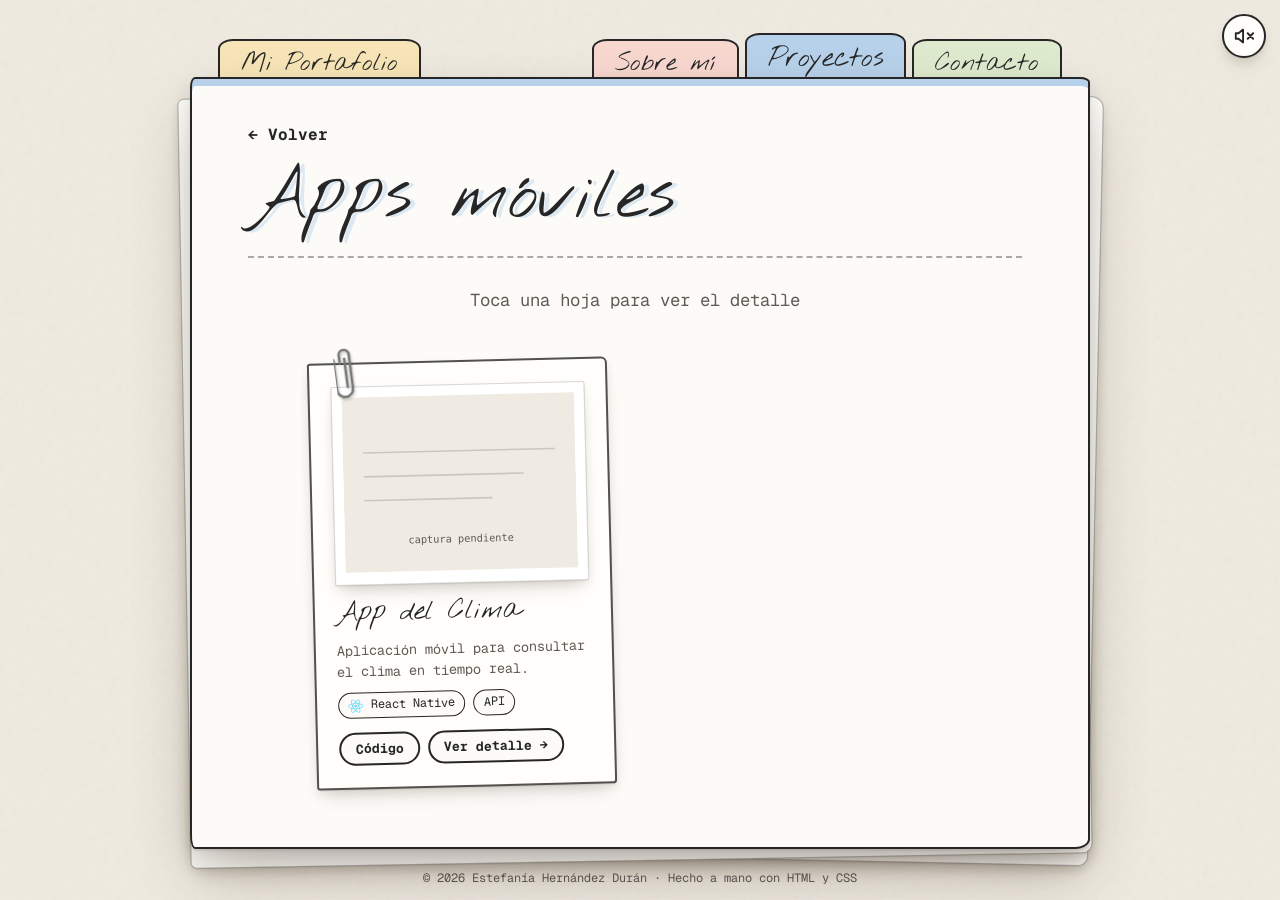
==== apps.html @ 97405ee2 "new file:   .vscode/settings.json 	new file:   apps.html 	new file:   assets/cv.pdf 	new file:   ass" ====
<!DOCTYPE html>
<html lang="es">
<head>
  <meta charset="UTF-8" />
  <meta name="viewport" content="width=device-width, initial-scale=1.0, viewport-fit=cover" />
  <title>Apps móviles | Estefanía Hernández</title>
  <meta name="description" content="Apps móviles de Estefanía Hernández." />
  <meta property="og:title" content="Apps móviles | Estefanía Hernández" />
  <meta property="og:description" content="Apps móviles de Estefanía Hernández." />
  <meta name="theme-color" content="#efeae0" />
  <link rel="icon" href="data:image/svg+xml,%3Csvg xmlns='http://www.w3.org/2000/svg' viewBox='0 0 64 64'%3E%3Cpath d='M6 18h20l5 6h27v30H6z' fill='%23f1d282' stroke='%23262626' stroke-width='4' stroke-linejoin='round'/%3E%3C/svg%3E" />

  <link rel="preconnect" href="https://fonts.googleapis.com">
  <link rel="preconnect" href="https://fonts.gstatic.com" crossorigin>
  <link href="https://fonts.googleapis.com/css2?family=Geist+Mono:wght@400;500;700&family=Nothing+You+Could+Do&display=swap" rel="stylesheet">

  <link rel="stylesheet" href="styles.css?v=3" />
  <script>try{if(sessionStorage.getItem('portadaVista'))document.documentElement.classList.add('portada-vista')}catch(e){}</script>
</head>
<body data-pagina="proyectos" data-color="azul">
  <a class="saltar" href="#contenido">Saltar al contenido</a>

  <button type="button" class="btn-sonido" id="btn-sonido" aria-pressed="false" title="Sonido de hojas (apagado)">
      <svg class="icono-sonido" viewBox="0 0 24 24" aria-hidden="true" fill="none" stroke="currentColor" stroke-width="2" stroke-linecap="round" stroke-linejoin="round">
        <path d="M11 5 6 9H3v6h3l5 4z"/>
        <path class="ondas" d="M15.5 8.5a5 5 0 0 1 0 7M18.5 5.5a9 9 0 0 1 0 13"/>
        <path class="tachado" d="M16 9l6 6M22 9l-6 6"/>
      </svg>
      <span class="sr-only">Sonido de hojas</span>
  </button>

  <div class="escritorio">
    <div class="carpeta-wrapper">

      <nav class="pestanas" aria-label="Secciones">
        <div class="pestanas-grupo">
          <a href="index.html" class="pestana tab-amarillo"><span class="tab-largo">Mi Portafolio</span><span class="tab-corto">Inicio</span></a>
        </div>
        <div class="pestanas-grupo">
          <a href="sobre-mi.html" class="pestana tab-rosa">Sobre mí</a>
          <a href="proyectos.html" class="pestana pestana-activa tab-azul" aria-current="page">Proyectos</a>
          <a href="contacto.html" class="pestana tab-verde">Contacto</a>
        </div>
      </nav>

      <main class="carpeta" id="contenido" tabindex="-1">
        <div class="carpeta-scroll">
        <section class="contenido-carpeta">
          <div class="header-vista-proyectos">
            <a href="proyectos.html" class="btn-volver"><span aria-hidden="true">←</span> Volver</a>
          </div>

          <h1 class="titulo-seccion">Apps móviles</h1>
          <div class="linea-separadora" aria-hidden="true"></div>
          <p class="subtitulo">Toca una hoja para ver el detalle</p>

          <div class="carrusel" data-carrusel>
            <button type="button" class="carrusel-flecha anterior" aria-label="Anterior" data-dir="-1"><svg viewBox="0 0 24 24" aria-hidden="true" fill="none" stroke="currentColor" stroke-width="2.5" stroke-linecap="round" stroke-linejoin="round"><path d="M15 5l-7 7 7 7"/></svg></button>
            <div class="carrusel-pista pista-hojas" id="grid-dinamico" tabindex="0" aria-label="Apps móviles"></div>
            <button type="button" class="carrusel-flecha siguiente" aria-label="Siguiente" data-dir="1"><svg viewBox="0 0 24 24" aria-hidden="true" fill="none" stroke="currentColor" stroke-width="2.5" stroke-linecap="round" stroke-linejoin="round"><path d="M9 5l7 7-7 7"/></svg></button>
          </div>
        </section>

        </div>
      </main>
    </div>
  </div>

  <footer class="footer-boceto">
    <p>© 2026 Estefanía Hernández Durán · Hecho a mano con HTML y CSS</p>
  </footer>

  <script src="script.js?v=3"></script>
  <script>cargarLista('app');</script>
</body>
</html>
---- styles.css ----
/* =========================================
   0. TU FONDO (aquí van tus imágenes)
   -----------------------------------------
   Guarda tus fondos en assets/fondos/ y cambia la línea de abajo, por ejemplo:
     --fondo-imagen: url("assets/fondos/escritorio.jpg");
   También puedes poner un fondo distinto por página (ver al final de esta sección).
   ========================================= */
:root {
  --fondo-imagen: none;
}
/* Ejemplos de fondo por página (quita los comentarios para usarlos):
body[data-pagina="inicio"]    { --fondo-imagen: url("assets/fondos/inicio.jpg"); }
body[data-pagina="sobre"]     { --fondo-imagen: url("assets/fondos/sobre-mi.jpg"); }
body[data-pagina="proyectos"] { --fondo-imagen: url("assets/fondos/proyectos.jpg"); }
body[data-pagina="contacto"]  { --fondo-imagen: url("assets/fondos/contacto.jpg"); }
*/

/* =========================================
   1. VARIABLES Y CONFIGURACIÓN BASE
   ========================================= */
:root {
  --tinta: #262626;
  --papel-fondo: #efeae0;
  --blanco-carpeta: #fcfbf8;
  --hoja-papel: #fffefb;
  --velo-fondo: rgba(247, 245, 240, 0.7);

  --tinta-suave: #5e5a55;
  --borde-papel: rgba(44, 44, 44, 0.14);
  --acento-principal: #1e4d7b;
  --acento-suave: #dce8f2;
  --detalle-calido: #ab4231;
  --kraft: #d6b88a;
  --kraft-oscuro: #b8955f;

  /* Separadores de colores */
  --c-amarillo: #f1d282;
  --c-rosa: #f2b8ae;
  --c-azul: #b7d1ea;
  --c-verde: #c3dba9;

  --trazo: 2.5px solid var(--tinta);
  --borde-mano: 5px 15px 10px 5px / 10px 5px 15px 10px;

  /* Sombras reales: varias capas suaves, como papel sobre un escritorio */
  --sombra-hoja: 0 1px 1px rgba(60, 45, 25, 0.08), 0 4px 8px rgba(60, 45, 25, 0.08), 0 12px 20px -8px rgba(60, 45, 25, 0.18);
  --sombra-hoja-alta: 0 2px 2px rgba(60, 45, 25, 0.08), 0 10px 18px rgba(60, 45, 25, 0.12), 0 24px 32px -12px rgba(60, 45, 25, 0.25);
  --sombra-carpeta: 0 2px 2px rgba(50, 35, 20, 0.10), 0 10px 20px rgba(50, 35, 20, 0.12), 0 30px 60px -10px rgba(50, 35, 20, 0.30);

  --salida: cubic-bezier(0.22, 1, 0.36, 1);
  --rebote: cubic-bezier(0.34, 1.56, 0.64, 1);

  --fuente-mano: "Nothing You Could Do", cursive;
  --fuente-texto: "Geist Mono", ui-monospace, monospace;
}

body[data-color="amarillo"] { --color-activo: var(--c-amarillo); }
body[data-color="rosa"] { --color-activo: var(--c-rosa); }
body[data-color="azul"] { --color-activo: var(--c-azul); }
body[data-color="verde"] { --color-activo: var(--c-verde); }

* { box-sizing: border-box; margin: 0; padding: 0; }

html { -webkit-text-size-adjust: 100%; height: 100%; }

body {
  font-family: var(--fuente-texto);
  color: var(--tinta);
  background-color: var(--papel-fondo);
  background-image:
    var(--fondo-imagen),
    url("data:image/svg+xml,%3Csvg viewBox='0 0 200 200' xmlns='http://www.w3.org/2000/svg'%3E%3Cfilter id='n'%3E%3CfeTurbulence type='fractalNoise' baseFrequency='0.65' numOctaves='3' stitchTiles='stitch'/%3E%3C/filter%3E%3Crect width='100%25' height='100%25' filter='url(%23n)' opacity='0.06'/%3E%3C/svg%3E");
  background-size: cover, auto;
  background-position: center, 0 0;
  background-attachment: fixed, scroll;
  height: 100%;
  min-height: 100dvh;
  display: flex;
  flex-direction: column;
  overflow: hidden; /* la página no se mueve: se hace scroll dentro de la carpeta */
  -webkit-tap-highlight-color: transparent;
}

h1, .pestana { font-family: var(--fuente-mano); font-weight: 400; }

img { max-width: 100%; display: block; }
button { font: inherit; color: inherit; }

::selection { background: var(--c-amarillo); color: var(--tinta); }

:focus-visible {
  outline: 2.5px dashed var(--acento-principal);
  outline-offset: 4px;
  border-radius: 4px;
}

.sr-only {
  position: absolute; width: 1px; height: 1px; padding: 0; margin: -1px;
  overflow: hidden; clip: rect(0, 0, 0, 0); white-space: nowrap; border: 0;
}

.saltar {
  position: absolute; left: 1rem; top: -4rem; z-index: 60;
  background: var(--c-amarillo); color: var(--tinta);
  border: var(--trazo); border-radius: 8px;
  padding: 0.5rem 1rem; text-decoration: none; font-weight: 700;
  transition: top 0.2s var(--salida);
}
.saltar:focus { top: 1rem; }

* { scrollbar-width: thin; scrollbar-color: rgba(38, 38, 38, 0.45) transparent; }
::-webkit-scrollbar { width: 8px; height: 8px; }
::-webkit-scrollbar-track { background: transparent; }
::-webkit-scrollbar-thumb { background-color: rgba(38, 38, 38, 0.45); border-radius: 10px; }

/* =========================================
   2. ESCRITORIO Y CARPETA DE TAMAÑO FIJO
   ========================================= */
.escritorio {
  flex: 1;
  min-height: 0;
  display: grid;
  grid-template-columns: minmax(0, 1fr);
  place-items: center;
  padding: 4.5rem 2rem 0.75rem;
}

.carpeta-wrapper {
  position: relative;
  width: min(900px, 100%);
  height: clamp(460px, calc(100dvh - 8rem), 780px);
  perspective: 1800px;
}

/* Hojas apiladas que asoman detrás de la carpeta */
.carpeta-wrapper::before,
.carpeta-wrapper::after {
  content: '';
  position: absolute;
  inset: 10px -6px -8px 8px;
  background: var(--hoja-papel);
  border: 1.5px solid rgba(38, 38, 38, 0.35);
  border-radius: 6px 12px 10px 6px;
  transform: rotate(1.2deg);
  box-shadow: var(--sombra-hoja);
  z-index: 0;
}
.carpeta-wrapper::after { inset: 14px 4px -12px -6px; transform: rotate(-1deg); }

.carpeta {
  position: relative;
  height: 100%;
  display: flex;
  flex-direction: column;
  background-color: var(--blanco-carpeta);
  border: var(--trazo);
  border-radius: 5px 10px 15px 5px / 10px 5px 10px 15px;
  box-shadow: inset 0 7px 0 var(--color-activo), var(--sombra-carpeta);
  z-index: 2;
  overflow: hidden;
  outline: none;
}

.carpeta-scroll {
  flex: 1;
  min-height: 0;
  overflow-y: auto;
  overflow-x: hidden;
  overscroll-behavior: contain;
  scrollbar-gutter: stable;
  padding: 2.6rem 3.5rem 3.5rem;
  position: relative;
}

/* Sombra suave que indica que hay más contenido abajo */
.carpeta::after {
  content: '';
  position: absolute;
  left: 0; right: 0; bottom: 0;
  height: 28px;
  background: linear-gradient(to bottom, rgba(252, 251, 248, 0), var(--blanco-carpeta));
  pointer-events: none;
  border-radius: 0 0 15px 5px;
}

/* =========================================
   3. PESTAÑAS DE COLORES (separadores)
   ========================================= */
.pestanas {
  position: absolute;
  top: -44px;
  left: 0;
  width: 100%;
  display: flex;
  justify-content: space-between;
  align-items: flex-end;
  z-index: 1;
  padding: 0 1.75rem;
}

.pestanas-grupo { display: flex; align-items: flex-end; gap: 6px; }

.pestana {
  --c: var(--c-amarillo);
  text-decoration: none;
  color: var(--tinta);
  background-color: color-mix(in srgb, var(--c) 55%, #fffdf8);
  font-size: 1.55rem;
  line-height: 1.3;
  padding: 0.4rem 1.3rem 0.5rem;
  border: var(--trazo);
  border-bottom: none;
  border-radius: 15px 15px 0 0 / 10px 10px 0 0;
  margin-bottom: -3px;
  white-space: nowrap;
  transform-origin: 50% 100%;
  transition: transform 0.25s var(--rebote), background-color 0.2s ease;
}
.tab-amarillo { --c: var(--c-amarillo); }
.tab-rosa { --c: var(--c-rosa); }
.tab-azul { --c: var(--c-azul); }
.tab-verde { --c: var(--c-verde); }

.pestana:hover { transform: translateY(-5px) rotate(-2deg); background-color: var(--c); }
.pestana:nth-child(even):hover { transform: translateY(-5px) rotate(2deg); }
.pestana:active { transform: translateY(-1px); }

.tab-corto { display: none; }

.pestana-activa,
.pestana-activa:hover,
.pestana-activa:nth-child(even):hover {
  background-color: var(--c);
  font-size: 1.75rem;
  padding-bottom: 0.65rem;
  transform: none;
  position: relative;
  z-index: 3;
}

/* =========================================
   4. BOTÓN DE SONIDO
   ========================================= */
.btn-sonido {
  position: fixed;
  top: 0.9rem;
  right: 0.9rem;
  z-index: 40;
  width: 44px; height: 44px;
  display: grid; place-items: center;
  border: 2px solid var(--tinta);
  border-radius: 50%;
  background: var(--hoja-papel);
  box-shadow: var(--sombra-hoja);
  cursor: pointer;
  transition: transform 0.15s var(--salida), background-color 0.2s ease;
}
.btn-sonido:hover { background: var(--c-amarillo); }
.btn-sonido:active { transform: scale(0.94); }
.icono-sonido { width: 22px; height: 22px; }
.btn-sonido .ondas { display: none; }
.btn-sonido[aria-pressed="true"] .ondas { display: inline; }
.btn-sonido[aria-pressed="true"] .tachado { display: none; }

/* =========================================
   5. PORTADA QUE SE ABRE
   ========================================= */
.portada {
  position: absolute;
  inset: 0;
  z-index: 20;
  transform-style: preserve-3d;
}
.portada-vista .portada { display: none; }

.portada-tapa {
  position: absolute;
  inset: -4px -6px -4px -2px;
  display: grid;
  place-items: center;
  align-content: center;
  gap: 1.5rem;
  cursor: pointer;
  border: var(--trazo);
  border-radius: 6px 14px 16px 6px / 12px 6px 12px 16px;
  background-color: var(--kraft);
  background-image:
    url("data:image/svg+xml,%3Csvg viewBox='0 0 200 200' xmlns='http://www.w3.org/2000/svg'%3E%3Cfilter id='k'%3E%3CfeTurbulence type='fractalNoise' baseFrequency='0.9' numOctaves='4' stitchTiles='stitch'/%3E%3C/filter%3E%3Crect width='100%25' height='100%25' filter='url(%23k)' opacity='0.18'/%3E%3C/svg%3E"),
    linear-gradient(100deg, rgba(0, 0, 0, 0.06), rgba(255, 255, 255, 0.08) 40%, rgba(0, 0, 0, 0.05));
  box-shadow: var(--sombra-carpeta);
  transform-origin: left center;
  transition: transform 0.95s var(--salida), opacity 0.4s ease 0.55s;
  backface-visibility: hidden;
}

/* Pestaña de la tapa */
.portada-tapa::before {
  content: '';
  position: absolute;
  top: -34px; right: 12%;
  width: 34%; height: 36px;
  background: inherit;
  border: var(--trazo);
  border-bottom: none;
  border-radius: 14px 14px 0 0 / 10px 10px 0 0;
}

.portada-etiqueta {
  display: grid;
  gap: 0.35rem;
  justify-items: center;
  background: var(--hoja-papel);
  border: var(--trazo);
  border-radius: 4px;
  padding: 1.4rem 2.6rem 1.5rem;
  transform: rotate(-2deg);
  box-shadow: var(--sombra-hoja);
  background-image: repeating-linear-gradient(to bottom, transparent 0 27px, rgba(30, 77, 123, 0.18) 27px 28px);
}
.etiqueta-linea { font-size: 0.85rem; color: var(--tinta-suave); }
.etiqueta-nombre { font-family: var(--fuente-mano); font-size: clamp(2.2rem, 6vw, 3.4rem); line-height: 1.2; }

.portada-pista {
  font-family: var(--fuente-mano);
  font-size: 1.5rem;
  color: var(--tinta);
  animation: pista 2.4s var(--salida) infinite;
}
@keyframes pista { 0%, 100% { opacity: 0.55; transform: translateY(0); } 50% { opacity: 1; transform: translateY(-3px); } }

.portada-tapa:hover { transform: rotateY(-8deg); }
.portada.abriendo .portada-tapa { transform: rotateY(-165deg); opacity: 0; }

/* =========================================
   6. CONTENIDO INTERNO
   ========================================= */
.linea-separadora {
  width: 100%;
  border-bottom: 2px dashed var(--tinta-suave);
  margin-bottom: 1.75rem;
  opacity: 0.5;
}

.contenido-carpeta { display: flex; flex-direction: column; align-items: center; text-align: center; }

.contenido-carpeta h1 {
  width: 100%;
  font-size: clamp(3rem, 6vw, 4.5rem);
  line-height: 1.15;
  margin-bottom: 1rem;
  text-align: left;
  text-shadow: 5px 1px 0 var(--acento-suave);
  text-wrap: balance;
  outline: none;
  padding-right: 9rem; /* espacio para el post-it */
}

.contenido-carpeta p {
  font-size: clamp(1rem, 2vw, 1.08rem);
  line-height: 1.7;
  color: var(--tinta-suave);
  max-width: 64ch;
  margin-bottom: 2.25rem;
  text-wrap: pretty;
}
.contenido-carpeta p strong { color: var(--tinta); }

.inicio .intro, .sobre .intro { text-align: left; align-self: flex-start; }

.titulo-mano {
  font-family: var(--fuente-mano);
  font-weight: 400;
  font-size: 1.9rem;
  line-height: 1.2;
  margin-bottom: 1rem;
}

/* Notas rápidas del inicio */
.notas-rapidas {
  list-style: none;
  width: 100%;
  display: grid;
  grid-template-columns: repeat(3, 1fr);
  gap: 1.25rem;
  margin-bottom: 2.5rem;
  text-align: left;
}
.nota-rapida {
  display: flex; flex-direction: column; gap: 0.4rem;
  padding: 1rem 1.1rem 1.1rem;
  border: 2px dashed rgba(38, 38, 38, 0.35);
  border-radius: var(--borde-mano);
  background: var(--velo-fondo);
}
.nota-rapida:nth-child(2) { transform: rotate(-0.6deg); }
.nota-rapida:nth-child(3) { transform: rotate(0.5deg); }
.nota-etiqueta { font-family: var(--fuente-mano); font-size: 1.35rem; color: var(--acento-principal); line-height: 1.2; }
.nota-texto { font-size: 0.85rem; line-height: 1.5; }

/* Íconos de tecnologías */
.herramientas { width: 100%; margin-bottom: 2.5rem; }
.iconos-tec {
  list-style: none;
  display: grid;
  grid-template-columns: repeat(auto-fill, minmax(78px, 1fr));
  gap: 1rem 0.75rem;
}
.iconos-tec li {
  display: grid; justify-items: center; gap: 0.45rem;
  font-size: 0.72rem; color: var(--tinta-suave);
}
.iconos-tec img {
  width: 34px; height: 34px;
  transition: transform 0.25s var(--rebote);
}
.iconos-tec li:hover img { transform: translateY(-3px) rotate(-6deg); }

/* Enlaces sociales */
.enlaces-sociales { display: flex; justify-content: center; gap: 2.5rem; flex-wrap: wrap; margin-bottom: 2.25rem; }

.btn-enlace {
  display: inline-flex; align-items: center; gap: 0.55rem;
  text-decoration: none; color: var(--tinta);
  font-weight: 700; font-size: 1.2rem;
  position: relative; text-transform: uppercase; letter-spacing: -0.02em;
  padding: 0.25rem 0;
  transition: color 0.2s ease;
}
.icono { width: 1.05em; height: 1.05em; flex: none; }
.btn-enlace::after {
  content: ''; position: absolute; left: 0; bottom: -4px; width: 100%; height: 3px;
  background-color: var(--acento-principal); border-radius: 2px;
  transform: scaleX(0); transform-origin: right;
  transition: transform 0.3s var(--salida);
}
.btn-enlace:hover { color: var(--acento-principal); }
.btn-enlace:hover::after { transform: scaleX(1); transform-origin: left; }

.btn-principal {
  display: inline-flex; align-items: center; gap: 0.6rem;
  font-family: var(--fuente-mano); font-size: 1.65rem; white-space: nowrap;
  color: var(--tinta); text-decoration: none; cursor: pointer;
  background: var(--color-activo, var(--c-amarillo));
  border: var(--trazo); border-radius: var(--borde-mano);
  box-shadow: var(--sombra-hoja);
  padding: 0.45rem 1.5rem 0.35rem;
  transition: transform 0.2s var(--salida), box-shadow 0.2s var(--salida);
}
.btn-principal:hover { transform: translateY(-3px) rotate(-1deg); box-shadow: var(--sombra-hoja-alta); }
.btn-principal:active { transform: translateY(1px); box-shadow: var(--sombra-hoja); }

/* =========================================
   7. POST-ITS
   ========================================= */
.postit {
  --p: #fbe58a;
  position: absolute;
  z-index: 5;
  width: 150px;
  padding: 1.1rem 0.9rem 1rem;
  background: var(--p);
  background-image: linear-gradient(170deg, rgba(255, 255, 255, 0.35), rgba(255, 255, 255, 0) 45%);
  box-shadow: 0 1px 1px rgba(60, 45, 25, 0.12), 0 8px 14px -4px rgba(60, 45, 25, 0.28);
  border-radius: 1px 1px 18px 1px;
  transition: transform 0.3s var(--rebote);
}
.postit p {
  font-family: var(--fuente-mano);
  font-size: 1.15rem;
  line-height: 1.3;
  color: var(--tinta);
}
.postit-amarillo { --p: #fbe58a; }
.postit-rosa { --p: #f9c6cf; }
.postit-azul { --p: #c8e0f4; }
.postit-verde { --p: #d4eab8; }

.esquina-sup-der { top: 22px; right: 22px; transform: rotate(4deg); }
.esquina-inf-izq { bottom: 22px; left: 22px; transform: rotate(-4deg); }
.esquina-inf-der { bottom: 22px; right: 26px; transform: rotate(3deg); }
.postit:hover { transform: rotate(0deg) scale(1.04); }

/* =========================================
   8. HOJAS SUELTAS Y SUJETADORES
   ========================================= */
.hoja {
  position: relative;
  background: var(--hoja-papel);
  border: 2px solid rgba(38, 38, 38, 0.8);
  border-radius: 3px 6px 4px 3px;
  box-shadow: var(--sombra-hoja);
  padding: 1.7rem 1.8rem 1.8rem;
  margin-bottom: 2rem;
  text-align: left;
}
.hoja h2 {
  font-family: var(--fuente-mano);
  font-weight: 400;
  font-size: 2rem;
  line-height: 1.2;
  margin-bottom: 1.1rem;
}
.hoja h3 {
  font-size: 0.78rem; font-weight: 700; text-transform: uppercase; letter-spacing: 0.04em;
  color: var(--tinta-suave); margin-bottom: 0.6rem;
}

/* Clip */
.sujeta.clip::before {
  content: '';
  position: absolute;
  top: -18px; left: 26px;
  width: 22px; height: 54px;
  background: url("data:image/svg+xml,%3Csvg xmlns='http://www.w3.org/2000/svg' viewBox='0 0 22 54' fill='none' stroke='%23787878' stroke-width='2.6' stroke-linecap='round'%3E%3Cpath d='M6 16V8a5 5 0 0 1 10 0v34a8 8 0 0 1-16 0V12'/%3E%3Cpath d='M11 12v28'/%3E%3C/svg%3E") no-repeat center / contain;
  filter: drop-shadow(1px 2px 1px rgba(0, 0, 0, 0.18));
  transform: rotate(-6deg);
  z-index: 3;
}
/* Cinta adhesiva */
.sujeta.cinta::before {
  content: '';
  position: absolute;
  top: -13px; left: 50%;
  width: 92px; height: 26px;
  transform: translateX(-50%) rotate(-3deg);
  background: rgba(214, 228, 240, 0.78);
  border-left: 1px dashed rgba(38, 38, 38, 0.2);
  border-right: 1px dashed rgba(38, 38, 38, 0.2);
  box-shadow: 0 1px 2px rgba(0, 0, 0, 0.08);
  z-index: 3;
}
/* Grapa */
.sujeta.grapa::before {
  content: '';
  position: absolute;
  top: 12px; left: 14px;
  width: 30px; height: 6px;
  border: 2px solid #8a8a8a;
  border-bottom: none;
  border-radius: 2px 2px 0 0;
  transform: rotate(-35deg);
  box-shadow: 0 -1px 0 rgba(255, 255, 255, 0.6);
  z-index: 3;
}

.inclinado-izq { transform: rotate(-1.4deg); }
.inclinado-der { transform: rotate(1.1deg); }

/* =========================================
   9. SOBRE MÍ
   ========================================= */
.sobre { text-align: left; align-items: stretch; }

.linea-tiempo { list-style: none; display: grid; gap: 1.1rem; }
.linea-tiempo li {
  display: grid; grid-template-columns: 8.5rem 1fr; gap: 1rem;
  padding-bottom: 1.1rem; border-bottom: 2px dashed rgba(38, 38, 38, 0.15);
}
.linea-tiempo li:last-child { border-bottom: none; padding-bottom: 0; }
.fecha { font-size: 0.85rem; color: var(--acento-principal); font-weight: 700; padding-top: 0.1rem; }
.linea-tiempo strong { display: block; font-size: 1rem; margin-bottom: 0.25rem; }
.linea-tiempo span:not(.fecha) { display: block; font-size: 0.88rem; line-height: 1.55; color: var(--tinta-suave); }

.grupo-habilidad + .grupo-habilidad { margin-top: 1.3rem; }

.chips { list-style: none; display: flex; flex-wrap: wrap; gap: 0.5rem; }
.chip {
  display: inline-flex; align-items: center; gap: 0.45rem;
  font-size: 0.85rem; padding: 0.35rem 0.75rem;
  border: 2px solid var(--tinta); border-radius: 999px;
  background: var(--blanco-carpeta); line-height: 1.3;
}
.chip img { width: 18px; height: 18px; flex: none; }
.chip-nivel { font-size: 0.7rem; color: var(--tinta-suave); }
.chip.nivel-alto { background: var(--acento-suave); }
.chip.nivel-alto .chip-nivel { color: var(--acento-principal); }
.chips-chicos .chip { font-size: 0.75rem; padding: 0.25rem 0.6rem; border-width: 1.5px; }
.chips-chicos .chip img { width: 15px; height: 15px; }

.hojas-pareja { display: grid; grid-template-columns: 1fr 1fr; gap: 1.75rem; }

.lista-simple { list-style: none; display: grid; gap: 0.55rem; font-size: 0.92rem; color: var(--tinta-suave); }
.lista-simple strong { color: var(--tinta); margin-right: 0.35rem; }

.sobre .cierre {
  text-align: center; align-self: center;
  font-family: var(--fuente-mano); font-size: 1.35rem; color: var(--tinta);
  line-height: 1.6; margin: 0.5rem 0 2.5rem;
}

/* Bolsillo con el CV */
.bolsillo-zona {
  display: flex; flex-direction: column; align-items: center;
  border-top: 2px dashed rgba(38, 38, 38, 0.25);
  padding-top: 2rem;
}
.bolsillo {
  position: relative;
  width: min(420px, 100%);
  height: 330px;
  overflow: hidden;
  cursor: pointer;
  margin-bottom: 1.25rem;
  transition: height 0.6s var(--salida);
}
.hoja-cv {
  position: absolute;
  left: 50%;
  bottom: -150px;
  width: min(86%, 330px);
  height: 290px;
  transform: translateX(-50%) rotate(-2deg);
  display: flex; flex-direction: column; align-items: center; gap: 0.35rem;
  padding: 1.3rem 1rem 1rem;
  text-align: center;
  background: var(--hoja-papel);
  border: 2px solid rgba(38, 38, 38, 0.8);
  border-radius: 3px;
  box-shadow: var(--sombra-hoja);
  transition: transform 0.6s var(--salida);
  z-index: 1;
}
.hoja-cv-titulo { font-family: var(--fuente-mano); font-size: 1.6rem; line-height: 1.1; }
.hoja-cv-nombre { font-weight: 700; font-size: 0.85rem; }
.hoja-cv-sub { font-size: 0.72rem; color: var(--tinta-suave); }
.hoja-cv-acciones { display: flex; gap: 0.5rem; margin-top: 0.6rem; justify-content: center; }
.hoja-cv-acciones .enlace-accion { font-size: 0.78rem; padding: 0.3rem 0.75rem; white-space: nowrap; }
.hoja-cv-renglones {
  flex: 1; width: 100%; margin-top: 0.9rem;
  background: repeating-linear-gradient(to bottom, transparent 0 13px, rgba(38, 38, 38, 0.12) 13px 15px);
}
/* La hoja asoma lo suficiente para que siempre se vean sus botones */
.bolsillo .hoja-cv { transform: translateX(-50%) translateY(-190px) rotate(-2deg); }
.bolsillo:hover .hoja-cv { transform: translateX(-50%) translateY(-196px) rotate(-2deg); }
.bolsillo.sacado { cursor: default; height: 440px; }
/* Al sacarla, la hoja sale por completo del bolsillo y queda encima */
.bolsillo.sacado .hoja-cv { transform: translateX(-50%) translateY(-290px) rotate(1deg); z-index: 3; }

.bolsillo-frente {
  position: absolute;
  left: 0; right: 0; bottom: 0;
  height: 165px;
  z-index: 2;
  background-color: var(--kraft);
  background-image:
    url("data:image/svg+xml,%3Csvg viewBox='0 0 200 200' xmlns='http://www.w3.org/2000/svg'%3E%3Cfilter id='k'%3E%3CfeTurbulence type='fractalNoise' baseFrequency='0.9' numOctaves='4' stitchTiles='stitch'/%3E%3C/filter%3E%3Crect width='100%25' height='100%25' filter='url(%23k)' opacity='0.18'/%3E%3C/svg%3E");
  border: var(--trazo);
  border-radius: 40% 40% 8px 8px / 26px 26px 8px 8px;
  box-shadow: 0 -3px 8px rgba(60, 45, 25, 0.15);
  display: grid; place-items: center;
}
.bolsillo-frente span {
  font-family: var(--fuente-mano);
  font-size: 2.2rem;
  background: var(--hoja-papel);
  border: 2px solid var(--tinta);
  padding: 0.1rem 1.2rem 0;
  border-radius: 3px;
  transform: rotate(-3deg);
}
.btn-bolsillo { font-size: 1.45rem; }

/* =========================================
   10. CARRUSELES
   ========================================= */
.carrusel {
  position: relative;
  width: 100%;
  display: grid;
  grid-template-columns: auto 1fr auto;
  align-items: center;
  gap: 0.5rem;
}
.carrusel-pista {
  display: flex;
  gap: 2rem;
  overflow-x: auto;
  overflow-y: visible;
  scroll-snap-type: x mandatory;
  scroll-padding-inline: 0.75rem;
  overscroll-behavior-x: contain;
  padding: 2.25rem 0.75rem 2rem;
  scrollbar-width: none;
  outline-offset: -4px;
}
.carrusel-pista::-webkit-scrollbar { display: none; }
.carrusel-pista > * { scroll-snap-align: start; flex: none; }

.carrusel-flecha {
  width: 44px; height: 44px;
  display: grid; place-items: center;
  border: 2px solid var(--tinta);
  border-radius: 50%;
  background: var(--hoja-papel);
  box-shadow: var(--sombra-hoja);
  cursor: pointer;
  transition: transform 0.15s var(--salida), background-color 0.2s ease, opacity 0.2s ease;
}
.carrusel-flecha svg { width: 20px; height: 20px; }
.carrusel-flecha:hover:not(:disabled) { background: var(--color-activo); transform: scale(1.06); }
.carrusel-flecha:active:not(:disabled) { transform: scale(0.94); }
.carrusel-flecha:disabled { opacity: 0.3; cursor: default; }
.carrusel.sin-scroll .carrusel-flecha { visibility: hidden; }

.estado-vacio {
  font-family: var(--fuente-mano);
  font-size: 1.5rem !important;
  color: var(--tinta-suave);
  padding: 2rem 0;
  margin: 0 auto !important;
  flex: 1 !important;
  text-align: center;
}

/* Carpetas de categorías */
.pista-carpetas { gap: 2.25rem; padding-top: 3rem; }
.carpeta-proyecto {
  --c: var(--c-amarillo);
  position: relative;
  width: 250px;
  height: 180px;
  background-color: color-mix(in srgb, var(--c) 40%, #fffdf8);
  border: var(--trazo);
  border-radius: var(--borde-mano);
  box-shadow: var(--sombra-hoja);
  display: flex; flex-direction: column; justify-content: center; align-items: center; gap: 0.2rem;
  text-decoration: none; color: var(--tinta);
  transition: transform 0.3s var(--rebote), box-shadow 0.25s var(--salida), background-color 0.2s ease;
}
.carpeta-proyecto.c-azul { --c: var(--c-azul); }
.carpeta-proyecto.c-rosa { --c: var(--c-rosa); }
.carpeta-proyecto.c-verde { --c: var(--c-verde); }
.carpeta-proyecto::before {
  content: '';
  position: absolute;
  top: -22px; left: -2.5px;
  width: 100px; height: 24px;
  background-color: inherit;
  border: var(--trazo); border-bottom: none;
  border-radius: 10px 15px 0 0 / 15px 10px 0 0;
}
/* Hoja que asoma de la mini carpeta */
.carpeta-proyecto::after {
  content: '';
  position: absolute;
  top: -10px; left: 30%; right: 10%;
  height: 30px;
  background: var(--hoja-papel);
  border: 1.5px solid rgba(38, 38, 38, 0.5);
  border-bottom: none;
  border-radius: 2px 2px 0 0;
  z-index: -1;
  transition: transform 0.3s var(--rebote);
}
.carpeta-nombre { font-family: var(--fuente-mano); font-size: 1.9rem; text-align: center; padding: 0 1rem; margin-top: 10px; }
.carpeta-cuenta { font-size: 0.75rem; color: var(--tinta-suave); min-height: 1em; }
.carpeta-proyecto:hover { transform: translateY(-6px) rotate(1.5deg); background-color: var(--c); box-shadow: var(--sombra-hoja-alta); }
.carpeta-proyecto:hover::after { transform: translateY(-10px); }
.carpeta-proyecto:active { transform: translateY(-2px) rotate(1deg); }

/* Hojas de proyecto */
.pista-hojas { align-items: flex-start; }
.hoja-proyecto {
  width: 300px;
  margin: 0;
  padding: 1.4rem 1.3rem 1.4rem;
  display: flex;
  flex-direction: column;
  gap: 0.65rem;
  transition: transform 0.3s var(--rebote), box-shadow 0.25s var(--salida);
}
.hoja-proyecto:hover { transform: translateY(-4px) rotate(0deg); box-shadow: var(--sombra-hoja-alta); }

.hoja .proyecto-titulo { font-family: var(--fuente-mano); font-weight: 400; font-size: 1.7rem; line-height: 1.15; margin: 0.2rem 0 0; }
.enlace-hoja { color: inherit; text-decoration: none; }
.enlace-hoja::after { content: ''; position: absolute; inset: 0; z-index: 1; }
.contenido-carpeta .proyecto-texto { font-size: 0.85rem; line-height: 1.55; margin: 0; }
.proyecto-acciones { display: flex; flex-wrap: wrap; gap: 0.5rem; margin-top: 0.25rem; position: relative; z-index: 2; }

.enlace-accion {
  display: inline-flex; align-items: center;
  font-size: 0.82rem; font-weight: 700;
  color: var(--tinta); text-decoration: none;
  border: 2px solid var(--tinta); border-radius: 999px;
  padding: 0.35rem 0.9rem;
  background: var(--blanco-carpeta);
  transition: background-color 0.2s ease, transform 0.15s var(--salida);
}
.enlace-accion:hover { background: var(--color-activo, var(--c-amarillo)); transform: translateY(-2px); }
.enlace-accion:active { transform: translateY(0); }
.hoja-proyecto:hover .enlace-accion.falso { background: var(--color-activo); }

/* Polaroids */
.polaroid {
  position: relative;
  display: flex;
  flex-direction: column;
  background: #fff;
  padding: 10px 10px 0;
  border: 1px solid rgba(38, 38, 38, 0.18);
  box-shadow: var(--sombra-hoja);
  border-radius: 2px;
  text-align: center;
  cursor: zoom-in;
  transition: transform 0.3s var(--rebote), box-shadow 0.25s var(--salida);
}
.polaroid-fija { cursor: inherit; padding-bottom: 12px; }
.polaroid-foto { display: block; aspect-ratio: 4 / 3; overflow: hidden; background: #efebe2; }
.polaroid-foto img { width: 100%; height: 100%; object-fit: cover; transition: transform 0.4s var(--salida); }
.polaroid:hover .polaroid-foto img, .hoja-proyecto:hover .polaroid-foto img { transform: scale(1.03); }
.polaroid-pie {
  font-family: var(--fuente-mano);
  font-size: 1.25rem;
  line-height: 1.25;
  padding: 0.6rem 0.25rem 0.8rem;
  color: var(--tinta);
}
button.polaroid { border: 1px solid rgba(38, 38, 38, 0.18); }
button.polaroid:hover { transform: translateY(-4px) rotate(0deg) scale(1.02); box-shadow: var(--sombra-hoja-alta); z-index: 2; }
.pista-polaroids .polaroid { width: 260px; }

/* Sellos */
.sello {
  position: absolute;
  top: 18px; right: 14px;
  z-index: 4;
  font-family: var(--fuente-texto);
  font-weight: 700;
  font-size: 0.85rem;
  letter-spacing: 0.12em;
  text-transform: uppercase;
  color: var(--detalle-calido);
  border: 3px double currentColor;
  border-radius: 6px;
  padding: 0.25rem 0.6rem;
  transform: rotate(10deg);
  background: rgba(255, 255, 255, 0.55);
  opacity: 0.88;
  mix-blend-mode: multiply;
  -webkit-mask-image: url("data:image/svg+xml,%3Csvg viewBox='0 0 200 200' xmlns='http://www.w3.org/2000/svg'%3E%3Cfilter id='s'%3E%3CfeTurbulence type='fractalNoise' baseFrequency='1.2' numOctaves='2'/%3E%3CfeColorMatrix values='0 0 0 0 0 0 0 0 0 0 0 0 0 0 0 0 0 0 -2.2 2.1'/%3E%3C/filter%3E%3Crect width='100%25' height='100%25' filter='url(%23s)'/%3E%3C/svg%3E");
          mask-image: url("data:image/svg+xml,%3Csvg viewBox='0 0 200 200' xmlns='http://www.w3.org/2000/svg'%3E%3Cfilter id='s'%3E%3CfeTurbulence type='fractalNoise' baseFrequency='1.2' numOctaves='2'/%3E%3CfeColorMatrix values='0 0 0 0 0 0 0 0 0 0 0 0 0 0 0 0 0 0 -2.2 2.1'/%3E%3C/filter%3E%3Crect width='100%25' height='100%25' filter='url(%23s)'/%3E%3C/svg%3E");
}
.sello-aprobado { color: #2f6b3a; transform: rotate(-9deg); }
.sello-destacado { color: var(--acento-principal); }
.sello-en-progreso { color: #8a6a12; }

/* =========================================
   11. GALERÍA DE ILUSTRACIONES
   ========================================= */
.galeria-grid {
  display: grid;
  grid-template-columns: repeat(auto-fill, minmax(190px, 1fr));
  gap: 2.25rem 1.75rem;
  width: 100%;
  padding: 1rem 0.5rem 1rem;
  align-items: start;
}
.galeria-grid .polaroid-foto { aspect-ratio: 4 / 5; }

/* Lightbox */
.lightbox {
  border: none;
  padding: 0;
  background: transparent;
  max-width: 100vw;
  max-height: 100dvh;
  width: 100vw;
  height: 100dvh;
  display: none;
  place-items: center;
  overflow: hidden;
}
.lightbox[open] { display: grid; }
.lightbox::backdrop { background: rgba(30, 24, 18, 0.72); backdrop-filter: blur(3px); }
.lightbox-polaroid {
  background: #fff;
  padding: 14px 14px 0;
  box-shadow: 0 30px 80px rgba(0, 0, 0, 0.45);
  transform: rotate(-1deg);
  max-width: min(88vw, 900px);
  animation: aparecer 0.35s var(--salida);
}
.lightbox-img { max-height: 72dvh; width: auto; max-width: 100%; margin: 0 auto; object-fit: contain; }
.lightbox-pie { font-family: var(--fuente-mano); font-size: 1.6rem; text-align: center; padding: 0.7rem 0 0.9rem; }
.lightbox-btn {
  position: fixed;
  width: 48px; height: 48px;
  display: grid; place-items: center;
  border: 2px solid var(--tinta);
  border-radius: 50%;
  background: var(--hoja-papel);
  font-size: 1.6rem; line-height: 1;
  cursor: pointer;
  box-shadow: var(--sombra-hoja);
  transition: transform 0.15s var(--salida), background-color 0.2s ease;
}
.lightbox-btn:hover { background: var(--c-amarillo); }
.lightbox-btn:active { transform: scale(0.94); }
.lightbox-cerrar { top: 1rem; right: 1rem; font-size: 1.1rem; }
.lightbox-anterior { left: 1rem; top: 50%; margin-top: -24px; }
.lightbox-siguiente { right: 1rem; top: 50%; margin-top: -24px; }
.lightbox-contador { position: fixed; bottom: 1rem; left: 50%; transform: translateX(-50%); color: #fff; font-size: 0.85rem; }
@keyframes aparecer { from { opacity: 0; transform: rotate(-4deg) scale(0.94); } to { opacity: 1; transform: rotate(-1deg) scale(1); } }

/* =========================================
   12. DETALLE DE PROYECTO
   ========================================= */
.header-vista-proyectos { width: 100%; display: flex; margin-bottom: 0.5rem; }

.btn-volver {
  display: inline-block;
  font-size: 1rem; font-weight: 700;
  color: var(--tinta); text-decoration: none;
  background: none; border: none; cursor: pointer;
  padding: 0.25rem 0;
  transition: color 0.2s ease, transform 0.2s var(--salida);
}
.btn-volver:hover { color: var(--acento-principal); transform: translateX(-5px); }

.subtitulo { font-size: 1rem; color: var(--tinta-suave); }
.contenido-carpeta .subtitulo { margin-bottom: 0.5rem; }
.titulo-seccion { font-size: clamp(2.5rem, 5vw, 3.5rem); margin-bottom: 0.5rem; }

.detalle-texto { width: 100%; display: flex; flex-direction: column; gap: 1rem; padding-right: 7rem; }
.detalle-texto p { margin: 0 !important; }
.detalle-texto .chips:empty, .detalle-acciones:empty, .sello-slot { display: none; }
.detalle-acciones { display: flex; flex-wrap: wrap; gap: 0.6rem; }
.detalle-multimedia { width: 100%; text-align: left; }

.marco-video {
  width: 100%;
  position: relative;
  aspect-ratio: 16 / 9;
  border: var(--trazo);
  border-radius: var(--borde-mano);
  overflow: hidden;
  box-shadow: var(--sombra-hoja);
  margin-top: 1rem;
}
.marco-video[hidden] { display: none; }
.marco-video iframe { position: absolute; inset: 0; width: 100%; height: 100%; border: 0; }

/* =========================================
   13. CONTACTO: TARJETA QUE SE VOLTEA
   ========================================= */
.tarjeta-giro { width: 100%; max-width: 620px; margin: 1.5rem auto 0; perspective: 1600px; }
.tarjeta-interior {
  display: grid;
  grid-template-columns: minmax(0, 1fr);
  transform-style: preserve-3d;
  transition: transform 0.8s var(--salida);
}
.tarjeta-giro.volteada .tarjeta-interior { transform: rotateY(180deg); }
.tarjeta-cara { grid-area: 1 / 1; min-width: 0; backface-visibility: hidden; -webkit-backface-visibility: hidden; display: grid; }
.tarjeta-reverso { transform: rotateY(180deg); }

.tarjeta-presentacion {
  align-self: center;
  display: flex; flex-direction: column; align-items: center; gap: 0.55rem;
  padding: 2.5rem 2rem;
  background: var(--hoja-papel);
  border-top: 10px solid var(--c-verde);
  border: var(--trazo);
  border-radius: 10px 20px 10px 15px / 15px 10px 20px 10px;
  box-shadow: var(--sombra-hoja-alta);
  text-align: center;
}
.tp-nombre { font-family: var(--fuente-mano); font-size: clamp(2rem, 5vw, 2.8rem); line-height: 1.2; }
.tp-rol { font-size: 0.9rem; font-weight: 700; }
.tp-linea { width: 60%; border-bottom: 2px dashed rgba(38, 38, 38, 0.3); margin: 0.6rem 0; }
.tp-texto { font-size: 0.85rem; color: var(--tinta-suave); }
.tp-enlaces { display: flex; gap: 2rem; margin: 0.9rem 0 1.4rem; flex-wrap: wrap; justify-content: center; }
.tp-enlaces .btn-enlace { font-size: 1rem; }

.formulario-postal {
  position: relative;
  width: 100%;
  padding: 2.5rem 2.5rem 2rem;
  border: var(--trazo);
  border-radius: 10px 20px 10px 15px / 15px 10px 20px 10px;
  background-color: var(--hoja-papel);
  box-shadow: var(--sombra-hoja-alta);
  display: flex; flex-direction: column; gap: 1.6rem;
  text-align: left;
}
.estampa-contenedor { position: absolute; top: 20px; right: 20px; width: 84px; }
.estampa {
  width: 100%; height: auto;
  transform: rotate(8deg);
  filter: drop-shadow(2px 2px 2px rgba(0, 0, 0, 0.12));
  border: 2px dashed var(--tinta-suave);
  padding: 4px; background: #fff;
}
.form-grupo { width: 100%; }
.input-linea {
  width: 72%;
  padding: 0.5rem 0;
  border: none; border-bottom: 2px solid var(--tinta); border-radius: 0;
  background: transparent;
  font-family: var(--fuente-texto); font-size: 1.05rem; color: var(--tinta);
  outline: none; transition: border-color 0.3s ease;
}
.input-linea::placeholder, .input-textarea::placeholder { color: var(--tinta-suave); opacity: 0.85; }
.input-linea:focus { border-bottom-color: var(--acento-principal); }
.input-linea:focus-visible, .input-textarea:focus-visible { outline: none; }
.input-textarea {
  width: 100%; min-height: 140px; padding: 1rem;
  border: 2px solid var(--tinta); border-radius: var(--borde-mano);
  background: transparent;
  font-family: var(--fuente-texto); font-size: 1.05rem; line-height: 1.6; color: var(--tinta);
  resize: vertical; outline: none; transition: border-color 0.3s ease;
}
.input-textarea:focus { border-color: var(--acento-principal); }

.form-pie { display: flex; align-items: center; justify-content: space-between; gap: 1rem; }
.contenido-carpeta .form-estado { margin: 0; font-size: 0.9rem; line-height: 1.5; min-height: 0; }
.form-estado:empty { display: none; }
.form-estado.es-exito { color: var(--acento-principal); }
.form-estado.es-error { color: var(--detalle-calido); }

.btn-enviar {
  display: flex; align-items: center; gap: 10px;
  background: transparent; border: none; cursor: pointer;
  font-family: var(--fuente-mano); font-size: 1.8rem; color: var(--tinta);
  padding: 0.25rem 0.5rem;
  transition: color 0.2s ease, transform 0.15s var(--salida);
}
.icono-sobre { width: 24px; height: 24px; transition: transform 0.3s var(--salida); }
.btn-enviar:hover { color: var(--acento-principal); }
.btn-enviar:hover .icono-sobre { transform: translateX(5px) rotate(-10deg); }
.btn-enviar:active { transform: translateY(1px); }
.btn-enviar:disabled { opacity: 0.5; cursor: progress; }

/* =========================================
   14. PIE
   ========================================= */
.footer-boceto {
  text-align: center;
  padding: 0.25rem 1.5rem 0.9rem;
  font-size: 0.75rem;
  color: var(--tinta-suave);
}

/* =========================================
   15. RESPONSIVE
   ========================================= */
@media (max-width: 860px) {
  .carpeta-scroll { padding: 2.2rem 2rem 3rem; }
  .notas-rapidas { grid-template-columns: 1fr; gap: 0.85rem; }
  .nota-rapida:nth-child(n) { transform: none; }
}

@media (max-width: 768px) {
  .escritorio { padding: 3.9rem 0.75rem 0.5rem; }
  .carpeta-wrapper { height: calc(100dvh - 5.4rem); }
  .carpeta-wrapper::before, .carpeta-wrapper::after { display: none; }
  .carpeta-scroll { padding: 1.9rem 1.25rem 2.75rem; }

  .pestanas { padding: 0 0.6rem; top: -38px; }
  .pestanas-grupo { gap: 4px; }
  .pestana { font-size: 1.2rem; padding: 0.35rem 0.8rem 0.4rem; }
  .pestana-activa, .pestana-activa:hover, .pestana-activa:nth-child(even):hover { font-size: 1.3rem; }

  .btn-sonido { top: auto; bottom: 0.6rem; right: 0.6rem; width: 40px; height: 40px; }
  .footer-boceto { display: none; }

  .contenido-carpeta h1 { padding-right: 0; }
  .postit { position: relative; inset: auto; width: auto; max-width: 260px; margin: 0 auto 2.5rem; }

  .enlaces-sociales { gap: 1.5rem; }
  .btn-enlace { font-size: 1.05rem; }

  .hoja { padding: 1.4rem 1.2rem; }
  .linea-tiempo li { grid-template-columns: 1fr; gap: 0.3rem; }
  .hojas-pareja { grid-template-columns: 1fr; gap: 0; }

  .carrusel { grid-template-columns: 1fr; }
  .carrusel-flecha { display: none; }
  .carrusel-pista { padding-inline: 0.5rem; gap: 1.25rem; margin-inline: -0.5rem; }
  .carpeta-proyecto { width: 210px; height: 150px; }
  .carpeta-nombre { font-size: 1.6rem; }
  .hoja-proyecto { width: min(270px, 78vw); }
  .pista-polaroids .polaroid { width: min(240px, 72vw); }

  .detalle-texto { padding-right: 1.2rem; padding-top: 3rem; }

  .tarjeta-presentacion { padding: 2rem 1.25rem; }
  .formulario-postal { padding: 2rem 1.25rem 1.5rem; gap: 1.4rem; }
  .input-linea { width: 100%; font-size: 16px; }
  .input-textarea { font-size: 16px; }
  .form-grupo:first-of-type { padding-right: 70px; }
  .estampa-contenedor { width: 56px; top: 14px; right: 14px; }
  .btn-enviar { font-size: 1.5rem; }

  .lightbox-anterior, .lightbox-siguiente { top: auto; bottom: 1rem; margin-top: 0; }
  .lightbox-contador { bottom: 1.9rem; }
}

@media (max-width: 560px) {
  .pestanas { top: -36px; padding: 0 0.4rem; }
  .pestanas-grupo { gap: 3px; }
  .pestana { font-size: 1rem; padding: 0.3rem 0.45rem 0.35rem; }
  .pestana-activa, .pestana-activa:hover, .pestana-activa:nth-child(even):hover { font-size: 1rem; padding-bottom: 0.45rem; }
  .tab-largo { display: none; }
  .tab-corto { display: inline; }
  .btn-principal { font-size: 1.4rem; }
  .portada-etiqueta { padding: 1.1rem 1.4rem 1.2rem; }
  .iconos-tec { grid-template-columns: repeat(5, 1fr); gap: 0.9rem 0.25rem; }
  .iconos-tec li { font-size: 0.62rem; }
  .iconos-tec img { width: 28px; height: 28px; }
}

@media (hover: none) {
  .pestana:hover, .pestana:nth-child(even):hover, .carpeta-proyecto:hover, .btn-principal:hover,
  button.polaroid:hover, .portada-tapa:hover { transform: none; }
  .pestana:not(.pestana-activa):hover { background-color: color-mix(in srgb, var(--c) 55%, #fffdf8); }
  .carpeta-proyecto:hover { background-color: color-mix(in srgb, var(--c) 40%, #fffdf8); }
  .hoja-proyecto.inclinado-izq:hover { transform: rotate(-1.4deg); }
  .hoja-proyecto.inclinado-der:hover { transform: rotate(1.1deg); }
}

@media (prefers-reduced-motion: reduce) {
  *, *::before, *::after { transition-duration: 0.01ms !important; animation: none !important; }
  .portada.abriendo .portada-tapa { opacity: 0; transform: none; }
}
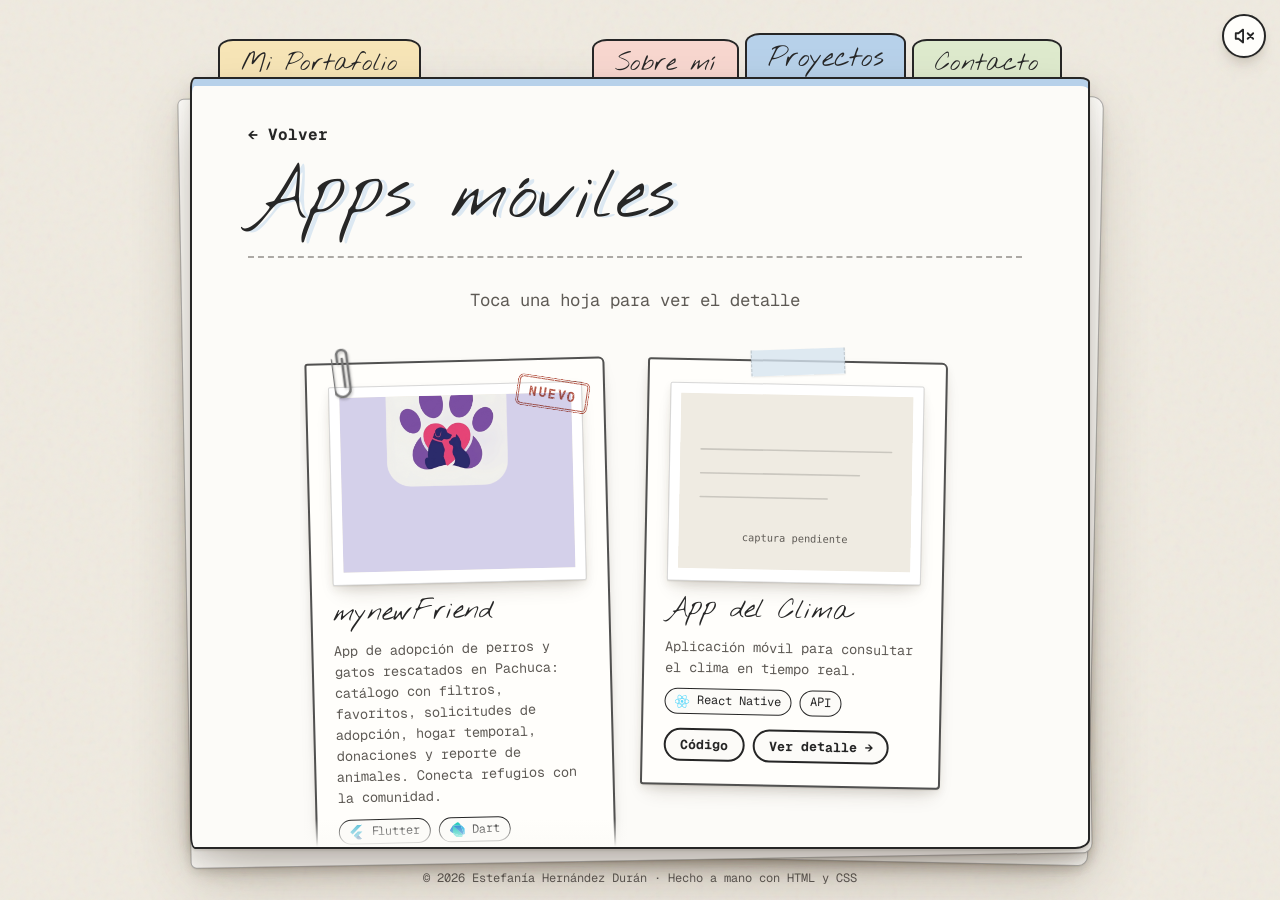
==== commit d378c21f: "añadimos proyectos" ====
--- a/apps.html
+++ b/apps.html
@@ -14,7 +14,7 @@
   <link rel="preconnect" href="https://fonts.gstatic.com" crossorigin>
   <link href="https://fonts.googleapis.com/css2?family=Geist+Mono:wght@400;500;700&family=Nothing+You+Could+Do&display=swap" rel="stylesheet">
 
-  <link rel="stylesheet" href="styles.css?v=3" />
+  <link rel="stylesheet" href="styles.css?v=4" />
   <script>try{if(sessionStorage.getItem('portadaVista'))document.documentElement.classList.add('portada-vista')}catch(e){}</script>
 </head>
 <body data-pagina="proyectos" data-color="azul">
@@ -70,7 +70,7 @@
     <p>© 2026 Estefanía Hernández Durán · Hecho a mano con HTML y CSS</p>
   </footer>
 
-  <script src="script.js?v=3"></script>
+  <script src="script.js?v=6"></script>
   <script>cargarLista('app');</script>
 </body>
 </html>
--- a/styles.css
+++ b/styles.css
@@ -992,6 +992,8 @@
   padding: 4px; background: #fff;
 }
 .form-grupo { width: 100%; }
+/* Campo trampa contra spam: invisible para las personas */
+.trampa { position: absolute; left: -9999px; width: 1px; height: 1px; opacity: 0; }
 .input-linea {
   width: 72%;
   padding: 0.5rem 0;
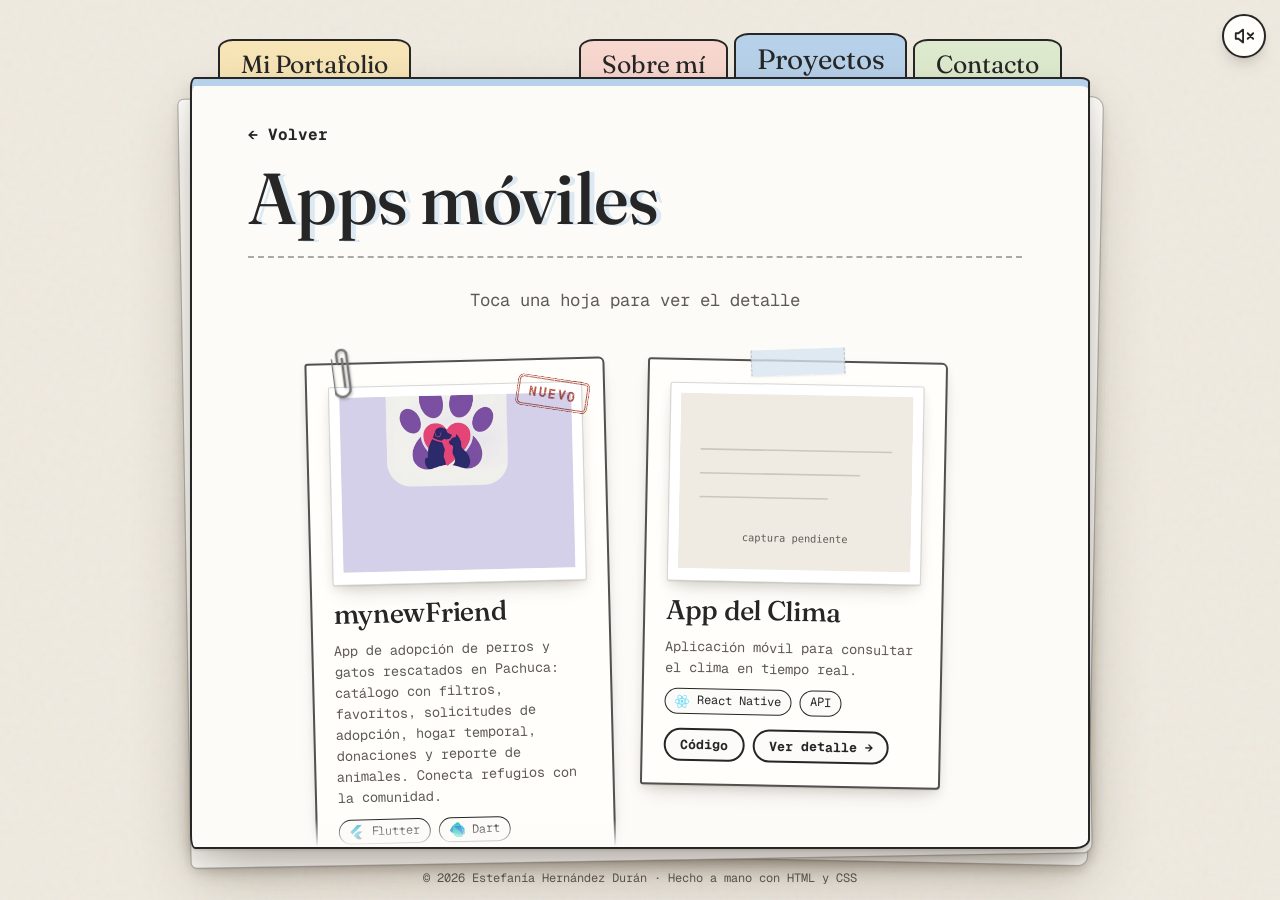
==== commit fbaf026f: "modified:   apps.html 	deleted:    assets/studyOrganizer.png 	new file:   assets/studyOrganizer1.png" ====
--- a/apps.html
+++ b/apps.html
@@ -12,9 +12,9 @@
 
   <link rel="preconnect" href="https://fonts.googleapis.com">
   <link rel="preconnect" href="https://fonts.gstatic.com" crossorigin>
-  <link href="https://fonts.googleapis.com/css2?family=Geist+Mono:wght@400;500;700&family=Nothing+You+Could+Do&display=swap" rel="stylesheet">
+  <link href="https://fonts.googleapis.com/css2?family=Fraunces:opsz,wght@9..144,400;9..144,500;9..144,600&family=Geist+Mono:wght@400;500;700&display=swap" rel="stylesheet">
 
-  <link rel="stylesheet" href="styles.css?v=4" />
+  <link rel="stylesheet" href="styles.css?v=5" />
   <script>try{if(sessionStorage.getItem('portadaVista'))document.documentElement.classList.add('portada-vista')}catch(e){}</script>
 </head>
 <body data-pagina="proyectos" data-color="azul">
--- a/styles.css
+++ b/styles.css
@@ -50,8 +50,9 @@
   --salida: cubic-bezier(0.22, 1, 0.36, 1);
   --rebote: cubic-bezier(0.34, 1.56, 0.64, 1);
 
-  --fuente-mano: "Nothing You Could Do", cursive;
+  --fuente-mano: "Fraunces", Georgia, serif;
   --fuente-texto: "Geist Mono", ui-monospace, monospace;
+  --fuente-lectura: "Fraunces", Georgia, serif;
 }
 
 body[data-color="amarillo"] { --color-activo: var(--c-amarillo); }
@@ -581,6 +582,25 @@
 
 .lista-simple { list-style: none; display: grid; gap: 0.55rem; font-size: 0.92rem; color: var(--tinta-suave); }
 .lista-simple strong { color: var(--tinta); margin-right: 0.35rem; }
+
+/* Texto para leer en Fraunces; etiquetas, fechas y chips siguen en Geist Mono */
+.intro, .lista-simple, .linea-tiempo span:not(.fecha) { font-family: var(--fuente-lectura); }
+
+/* Aspiraciones y motivación */
+.metas-columnas { display: grid; grid-template-columns: 1fr 1fr; gap: 1.5rem; }
+.metas-columnas .grupo-habilidad { margin: 0; }
+.lista-metas { list-style: none; display: grid; gap: 0.6rem; }
+.lista-metas li {
+  position: relative; padding-left: 1.6rem;
+  font-family: var(--fuente-lectura); font-size: 0.95rem; line-height: 1.5; color: var(--tinta);
+}
+.lista-metas li::before {
+  content: ''; position: absolute; left: 0; top: 0.3em;
+  width: 0.85rem; height: 0.85rem; border: 2px solid var(--tinta); border-radius: 3px;
+  transform: rotate(-4deg);
+}
+.motivacion p { font-family: var(--fuente-lectura); font-size: 1rem; line-height: 1.7; }
+@media (max-width: 640px) { .metas-columnas { grid-template-columns: 1fr; } }
 
 .sobre .cierre {
   text-align: center; align-self: center;
@@ -1125,3 +1145,6 @@
   *, *::before, *::after { transition-duration: 0.01ms !important; animation: none !important; }
   .portada.abriendo .portada-tapa { opacity: 0; transform: none; }
 }
+
+/* Titulos en Fraunces */
+h1, .hoja h2, .titulo-mano, .etiqueta-nombre, .tp-nombre, .hoja .proyecto-titulo, .carpeta-nombre { font-weight: 500; letter-spacing: -0.01em; }
